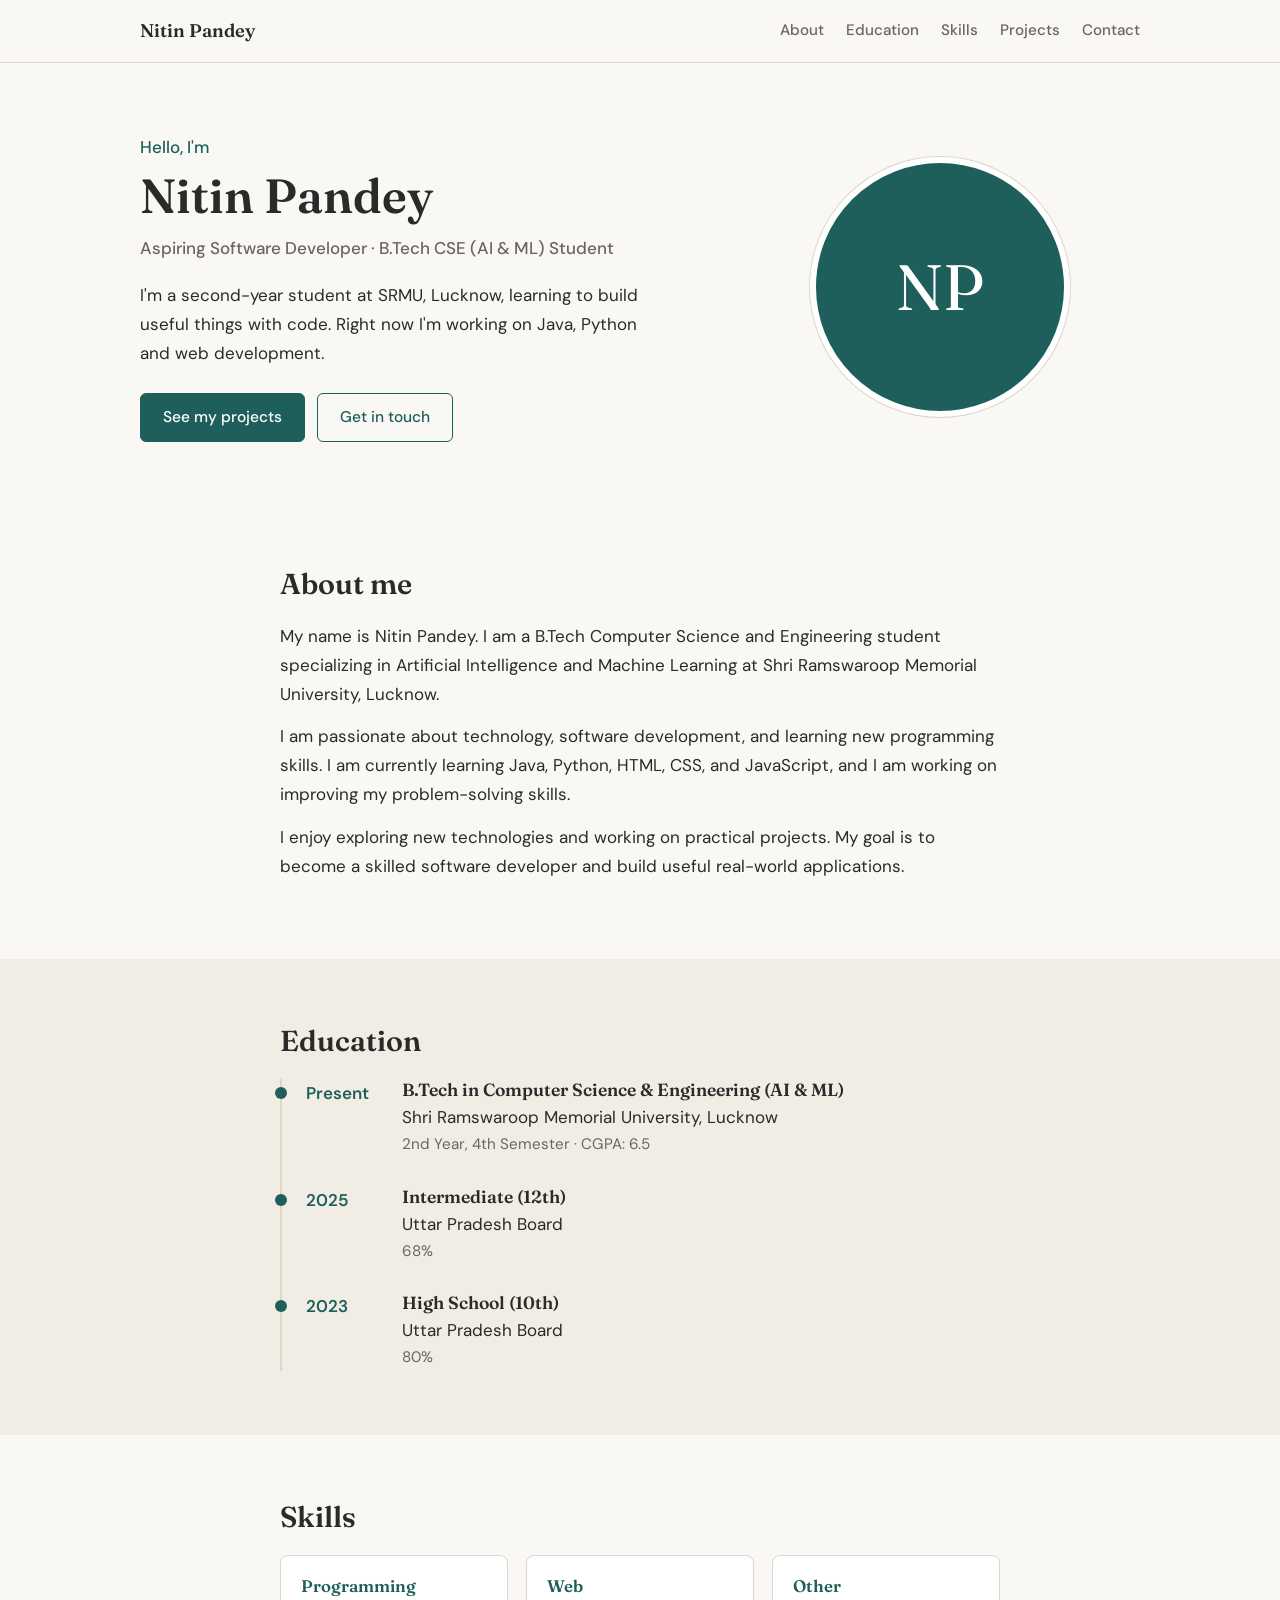
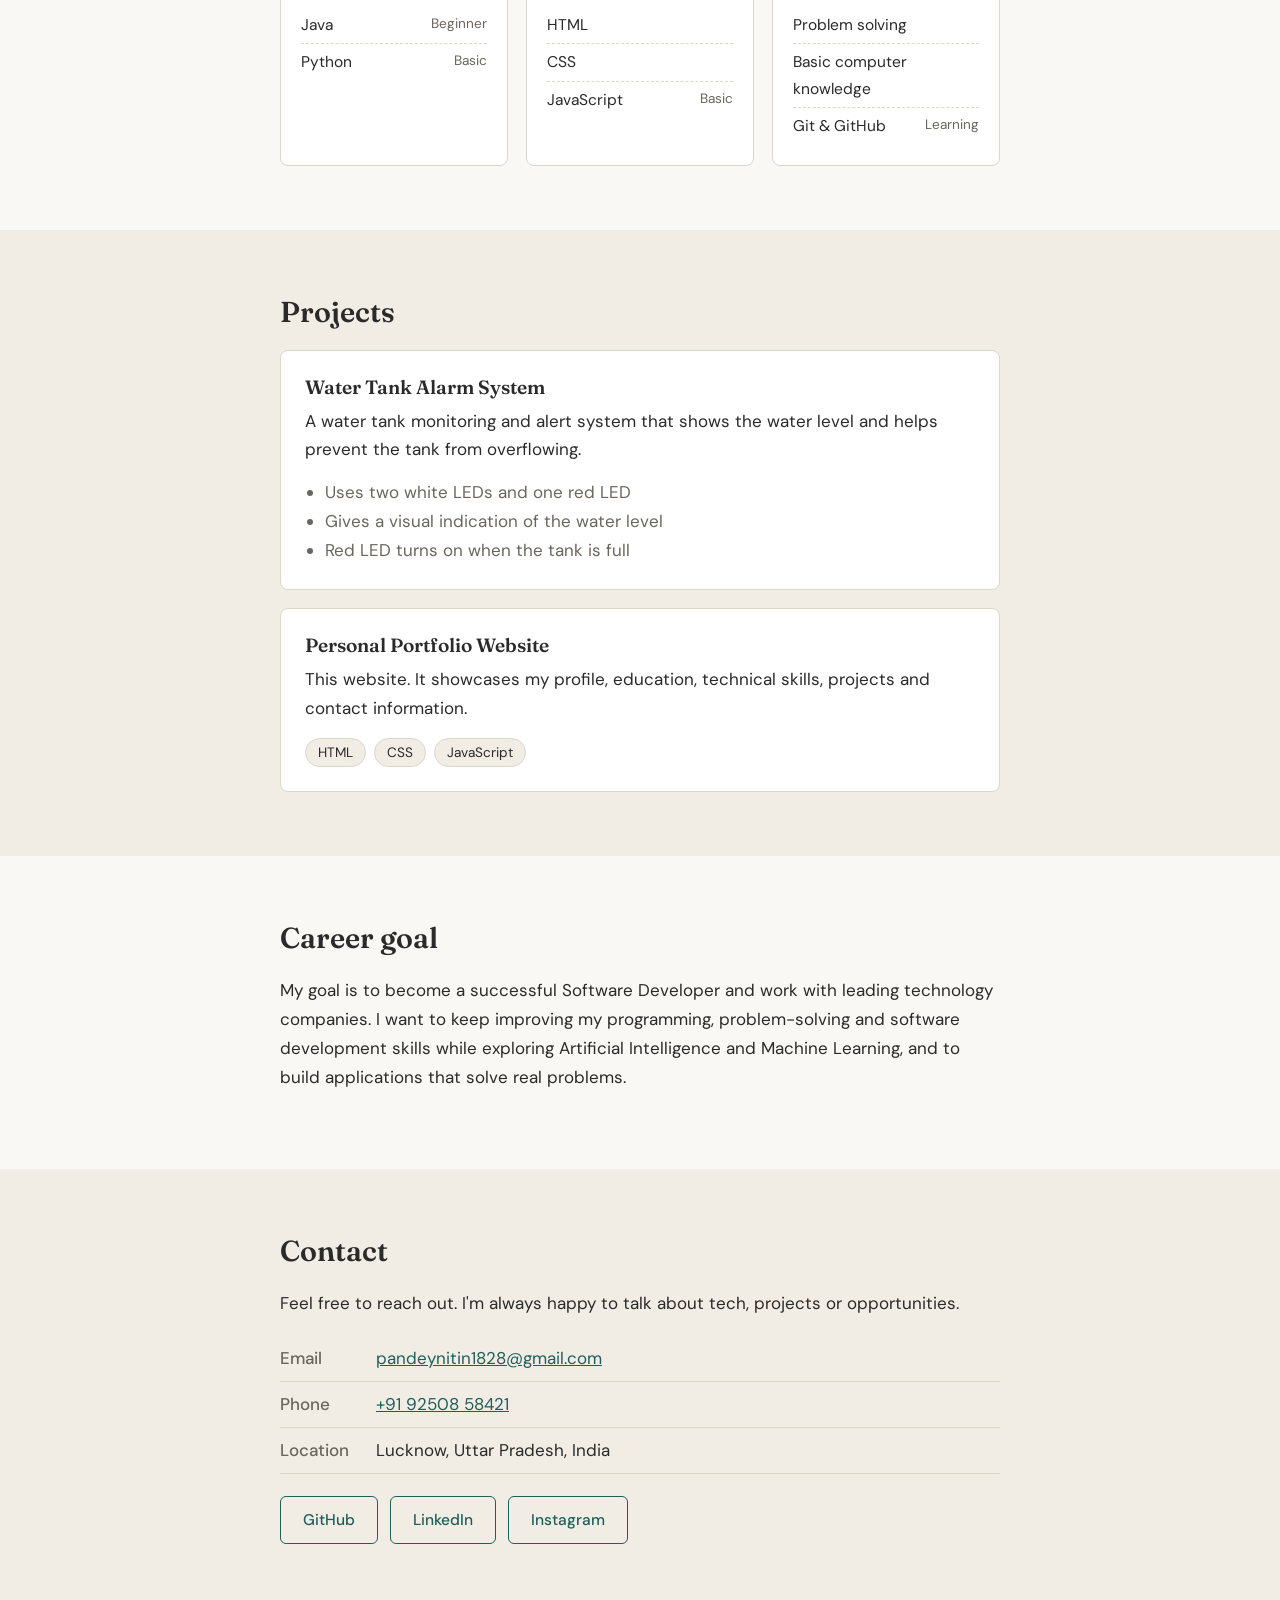
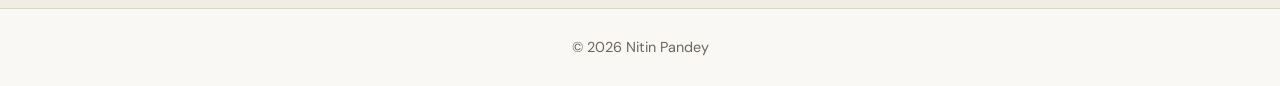
==== index.html @ 06f8debc "Add files via upload" ====
<!DOCTYPE html>
<html lang="en">
<head>
  <meta charset="UTF-8">
  <meta name="viewport" content="width=device-width, initial-scale=1.0">
  <title>Nitin Pandey | Aspiring Software Developer</title>
  <meta name="description" content="Portfolio of Nitin Pandey, B.Tech CSE (AI & ML) student at SRMU Lucknow.">
  <link rel="preconnect" href="https://fonts.googleapis.com">
  <link rel="preconnect" href="https://fonts.gstatic.com" crossorigin>
  <link href="https://fonts.googleapis.com/css2?family=DM+Sans:wght@400;500;600&family=Fraunces:wght@500;600&display=swap" rel="stylesheet">
  <link rel="stylesheet" href="style.css">
</head>
<body>

  <header class="site-header">
    <div class="container nav">
      <a href="#home" class="logo">Nitin Pandey</a>
      <button class="menu-btn" id="menuBtn" aria-label="Toggle menu">Menu</button>
      <nav id="navLinks">
        <a href="#about">About</a>
        <a href="#education">Education</a>
        <a href="#skills">Skills</a>
        <a href="#projects">Projects</a>
        <a href="#contact">Contact</a>
      </nav>
    </div>
  </header>

  <main>
    <!-- HERO -->
    <section id="home" class="hero">
      <div class="container hero-grid">
        <div class="hero-text">
          <p class="eyebrow">Hello, I'm</p>
          <h1>Nitin Pandey</h1>
          <p class="role">Aspiring Software Developer &middot; B.Tech CSE (AI &amp; ML) Student</p>
          <p class="lead">I'm a second-year student at SRMU, Lucknow, learning to build useful things with code. Right now I'm working on Java, Python and web development.</p>
          <div class="btn-row">
            <a href="#projects" class="btn btn-primary">See my projects</a>
            <a href="#contact" class="btn btn-ghost">Get in touch</a>
          </div>
        </div>
        <div class="photo-wrap">
          <img src="photo.jpg" alt="Nitin Pandey" id="profilePhoto" onerror="this.style.display='none'; document.getElementById('photoFallback').style.display='flex';">
          <div class="photo-fallback" id="photoFallback">NP</div>
        </div>
      </div>
    </section>

    <!-- ABOUT -->
    <section id="about" class="section">
      <div class="container narrow">
        <h2>About me</h2>
        <p>My name is Nitin Pandey. I am a B.Tech Computer Science and Engineering student specializing in Artificial Intelligence and Machine Learning at Shri Ramswaroop Memorial University, Lucknow.</p>
        <p>I am passionate about technology, software development, and learning new programming skills. I am currently learning Java, Python, HTML, CSS, and JavaScript, and I am working on improving my problem-solving skills.</p>
        <p>I enjoy exploring new technologies and working on practical projects. My goal is to become a skilled software developer and build useful real-world applications.</p>
      </div>
    </section>

    <!-- EDUCATION -->
    <section id="education" class="section alt">
      <div class="container narrow">
        <h2>Education</h2>
        <ul class="timeline">
          <li>
            <span class="year">Present</span>
            <div>
              <h3>B.Tech in Computer Science &amp; Engineering (AI &amp; ML)</h3>
              <p>Shri Ramswaroop Memorial University, Lucknow</p>
              <p class="muted">2nd Year, 4th Semester &middot; CGPA: 6.5</p>
            </div>
          </li>
          <li>
            <span class="year">2025</span>
            <div>
              <h3>Intermediate (12th)</h3>
              <p>Uttar Pradesh Board</p>
              <p class="muted">68%</p>
            </div>
          </li>
          <li>
            <span class="year">2023</span>
            <div>
              <h3>High School (10th)</h3>
              <p>Uttar Pradesh Board</p>
              <p class="muted">80%</p>
            </div>
          </li>
        </ul>
      </div>
    </section>

    <!-- SKILLS -->
    <section id="skills" class="section">
      <div class="container narrow">
        <h2>Skills</h2>
        <div class="skill-groups">
          <div class="skill-card">
            <h3>Programming</h3>
            <ul>
              <li>Java <span class="level">Beginner</span></li>
              <li>Python <span class="level">Basic</span></li>
            </ul>
          </div>
          <div class="skill-card">
            <h3>Web</h3>
            <ul>
              <li>HTML</li>
              <li>CSS</li>
              <li>JavaScript <span class="level">Basic</span></li>
            </ul>
          </div>
          <div class="skill-card">
            <h3>Other</h3>
            <ul>
              <li>Problem solving</li>
              <li>Basic computer knowledge</li>
              <li>Git &amp; GitHub <span class="level">Learning</span></li>
            </ul>
          </div>
        </div>
      </div>
    </section>

    <!-- PROJECTS -->
    <section id="projects" class="section alt">
      <div class="container narrow">
        <h2>Projects</h2>
        <div class="project-list">
          <article class="project">
            <h3>Water Tank Alarm System</h3>
            <p>A water tank monitoring and alert system that shows the water level and helps prevent the tank from overflowing.</p>
            <ul class="points">
              <li>Uses two white LEDs and one red LED</li>
              <li>Gives a visual indication of the water level</li>
              <li>Red LED turns on when the tank is full</li>
            </ul>
          </article>
          <article class="project">
            <h3>Personal Portfolio Website</h3>
            <p>This website. It showcases my profile, education, technical skills, projects and contact information.</p>
            <p class="tags"><span>HTML</span><span>CSS</span><span>JavaScript</span></p>
          </article>
        </div>
      </div>
    </section>

    <!-- GOAL -->
    <section class="section">
      <div class="container narrow">
        <h2>Career goal</h2>
        <p>My goal is to become a successful Software Developer and work with leading technology companies. I want to keep improving my programming, problem-solving and software development skills while exploring Artificial Intelligence and Machine Learning, and to build applications that solve real problems.</p>
      </div>
    </section>

    <!-- CONTACT -->
    <section id="contact" class="section alt">
      <div class="container narrow">
        <h2>Contact</h2>
        <p>Feel free to reach out. I'm always happy to talk about tech, projects or opportunities.</p>
        <ul class="contact-list">
          <li><span>Email</span><a href="mailto:pandeynitin1828@gmail.com">pandeynitin1828@gmail.com</a></li>
          <li><span>Phone</span><a href="tel:+919250858421">+91 92508 58421</a></li>
          <li><span>Location</span>Lucknow, Uttar Pradesh, India</li>
        </ul>
        <div class="btn-row">
          <a class="btn btn-ghost" href="https://github.com/MrNitinPandeyG" target="_blank" rel="noopener">GitHub</a>
          <a class="btn btn-ghost" href="https://www.linkedin.com/in/nitin-pandey-a7704b370" target="_blank" rel="noopener">LinkedIn</a>
          <a class="btn btn-ghost" href="https://www.instagram.com/_nitinpandey" target="_blank" rel="noopener">Instagram</a>
        </div>
      </div>
    </section>
  </main>

  <footer class="footer">
    <div class="container">
      <p>&copy; <span id="year">2026</span> Nitin Pandey</p>
    </div>
  </footer>

  <script src="script.js"></script>
</body>
</html>
---- style.css ----
:root {
  --bg: #faf8f4;
  --bg-alt: #f1ede5;
  --text: #2a2a2a;
  --muted: #6b665d;
  --accent: #1f5f5b;
  --accent-dark: #174744;
  --line: #ddd7ca;
  --card: #ffffff;
}

* { box-sizing: border-box; margin: 0; padding: 0; }

html { scroll-behavior: smooth; scroll-padding-top: 70px; }

body {
  font-family: "DM Sans", system-ui, -apple-system, "Segoe UI", sans-serif;
  background: var(--bg);
  color: var(--text);
  line-height: 1.7;
  font-size: 17px;
}

h1, h2, h3 { font-family: "Fraunces", Georgia, serif; font-weight: 600; line-height: 1.25; }

a { color: var(--accent); }

.container { width: 100%; max-width: 1040px; margin: 0 auto; padding: 0 20px; }
.narrow { max-width: 760px; }

/* Header */
.site-header {
  position: sticky; top: 0; z-index: 10;
  background: rgba(250, 248, 244, 0.95);
  border-bottom: 1px solid var(--line);
  backdrop-filter: blur(6px);
}
.nav { display: flex; align-items: center; justify-content: space-between; height: 62px; }
.logo { font-family: "Fraunces", Georgia, serif; font-weight: 600; font-size: 1.15rem; color: var(--text); text-decoration: none; }
nav { display: flex; gap: 22px; }
nav a { text-decoration: none; color: var(--muted); font-size: 0.95rem; font-weight: 500; }
nav a:hover { color: var(--accent); }
.menu-btn { display: none; background: none; border: 1px solid var(--line); padding: 6px 14px; border-radius: 6px; font: inherit; font-size: 0.9rem; color: var(--text); cursor: pointer; }

/* Hero */
.hero { padding: 70px 0 60px; }
.hero-grid { display: grid; grid-template-columns: 1.4fr 1fr; gap: 40px; align-items: center; }
.eyebrow { color: var(--accent); font-weight: 500; margin-bottom: 4px; }
.hero h1 { font-size: 3rem; margin-bottom: 8px; }
.role { color: var(--muted); font-weight: 500; margin-bottom: 18px; }
.lead { max-width: 520px; margin-bottom: 26px; }

.photo-wrap { display: flex; justify-content: center; }
.photo-wrap img, .photo-fallback {
  width: 260px; height: 260px; border-radius: 50%;
  object-fit: cover; border: 6px solid var(--card);
  box-shadow: 0 0 0 1px var(--line);
}
.photo-fallback {
  display: none; align-items: center; justify-content: center;
  background: var(--accent); color: #fff;
  font-family: "Fraunces", Georgia, serif; font-size: 4rem;
}

/* Buttons */
.btn-row { display: flex; flex-wrap: wrap; gap: 12px; margin-top: 8px; }
.btn {
  display: inline-block; padding: 10px 22px; border-radius: 6px;
  text-decoration: none; font-weight: 500; font-size: 0.97rem;
  border: 1px solid var(--accent); transition: background 0.2s, color 0.2s;
}
.btn-primary { background: var(--accent); color: #fff; }
.btn-primary:hover { background: var(--accent-dark); }
.btn-ghost { color: var(--accent); background: transparent; }
.btn-ghost:hover { background: var(--accent); color: #fff; }

/* Sections */
.section { padding: 64px 0; }
.section.alt { background: var(--bg-alt); }
.section h2 { font-size: 1.8rem; margin-bottom: 20px; }
.section p { margin-bottom: 14px; }
.muted { color: var(--muted); font-size: 0.95rem; }

/* Timeline */
.timeline { list-style: none; border-left: 2px solid var(--line); padding-left: 24px; }
.timeline li { position: relative; display: grid; grid-template-columns: 80px 1fr; gap: 16px; margin-bottom: 28px; }
.timeline li::before {
  content: ""; position: absolute; left: -31px; top: 8px;
  width: 12px; height: 12px; border-radius: 50%; background: var(--accent);
}
.timeline li:last-child { margin-bottom: 0; }
.year { font-weight: 600; color: var(--accent); }
.timeline h3 { font-size: 1.1rem; margin-bottom: 2px; }
.timeline p { margin-bottom: 0; }

/* Skills */
.skill-groups { display: grid; grid-template-columns: repeat(3, 1fr); gap: 18px; }
.skill-card { background: var(--card); border: 1px solid var(--line); border-radius: 8px; padding: 20px; }
.skill-card h3 { font-size: 1.05rem; margin-bottom: 10px; color: var(--accent); }
.skill-card ul { list-style: none; }
.skill-card li { padding: 5px 0; border-bottom: 1px dashed var(--line); font-size: 0.97rem; }
.skill-card li:last-child { border-bottom: none; }
.level { float: right; color: var(--muted); font-size: 0.85rem; }

/* Projects */
.project-list { display: grid; gap: 18px; }
.project { background: var(--card); border: 1px solid var(--line); border-radius: 8px; padding: 24px; }
.project h3 { font-size: 1.2rem; margin-bottom: 8px; }
.points { margin: 4px 0 0 20px; color: var(--muted); }
.tags { margin: 6px 0 0 !important; }
.tags span {
  display: inline-block; background: var(--bg-alt); border: 1px solid var(--line);
  padding: 2px 12px; border-radius: 20px; font-size: 0.85rem; margin-right: 8px;
}

/* Contact */
.contact-list { list-style: none; margin: 18px 0 22px; }
.contact-list li { display: flex; gap: 16px; padding: 8px 0; border-bottom: 1px solid var(--line); }
.contact-list span { width: 80px; color: var(--muted); font-weight: 500; flex-shrink: 0; }

/* Footer */
.footer { text-align: center; padding: 26px 0; color: var(--muted); font-size: 0.9rem; border-top: 1px solid var(--line); }

/* Mobile */
@media (max-width: 760px) {
  body { font-size: 16px; }
  .menu-btn { display: block; }
  nav {
    display: none; position: absolute; top: 62px; left: 0; right: 0;
    flex-direction: column; gap: 0; background: var(--bg);
    border-bottom: 1px solid var(--line);
  }
  nav.open { display: flex; }
  nav a { padding: 14px 20px; border-top: 1px solid var(--line); }

  .hero { padding: 40px 0; }
  .hero-grid { grid-template-columns: 1fr; text-align: center; }
  .photo-wrap { order: -1; }
  .photo-wrap img, .photo-fallback { width: 190px; height: 190px; }
  .hero h1 { font-size: 2.3rem; }
  .lead { margin-left: auto; margin-right: auto; }
  .btn-row { justify-content: center; }
  .section .btn-row { justify-content: flex-start; }

  .skill-groups { grid-template-columns: 1fr; }
  .timeline li { grid-template-columns: 1fr; gap: 2px; }
  .section { padding: 48px 0; }
}
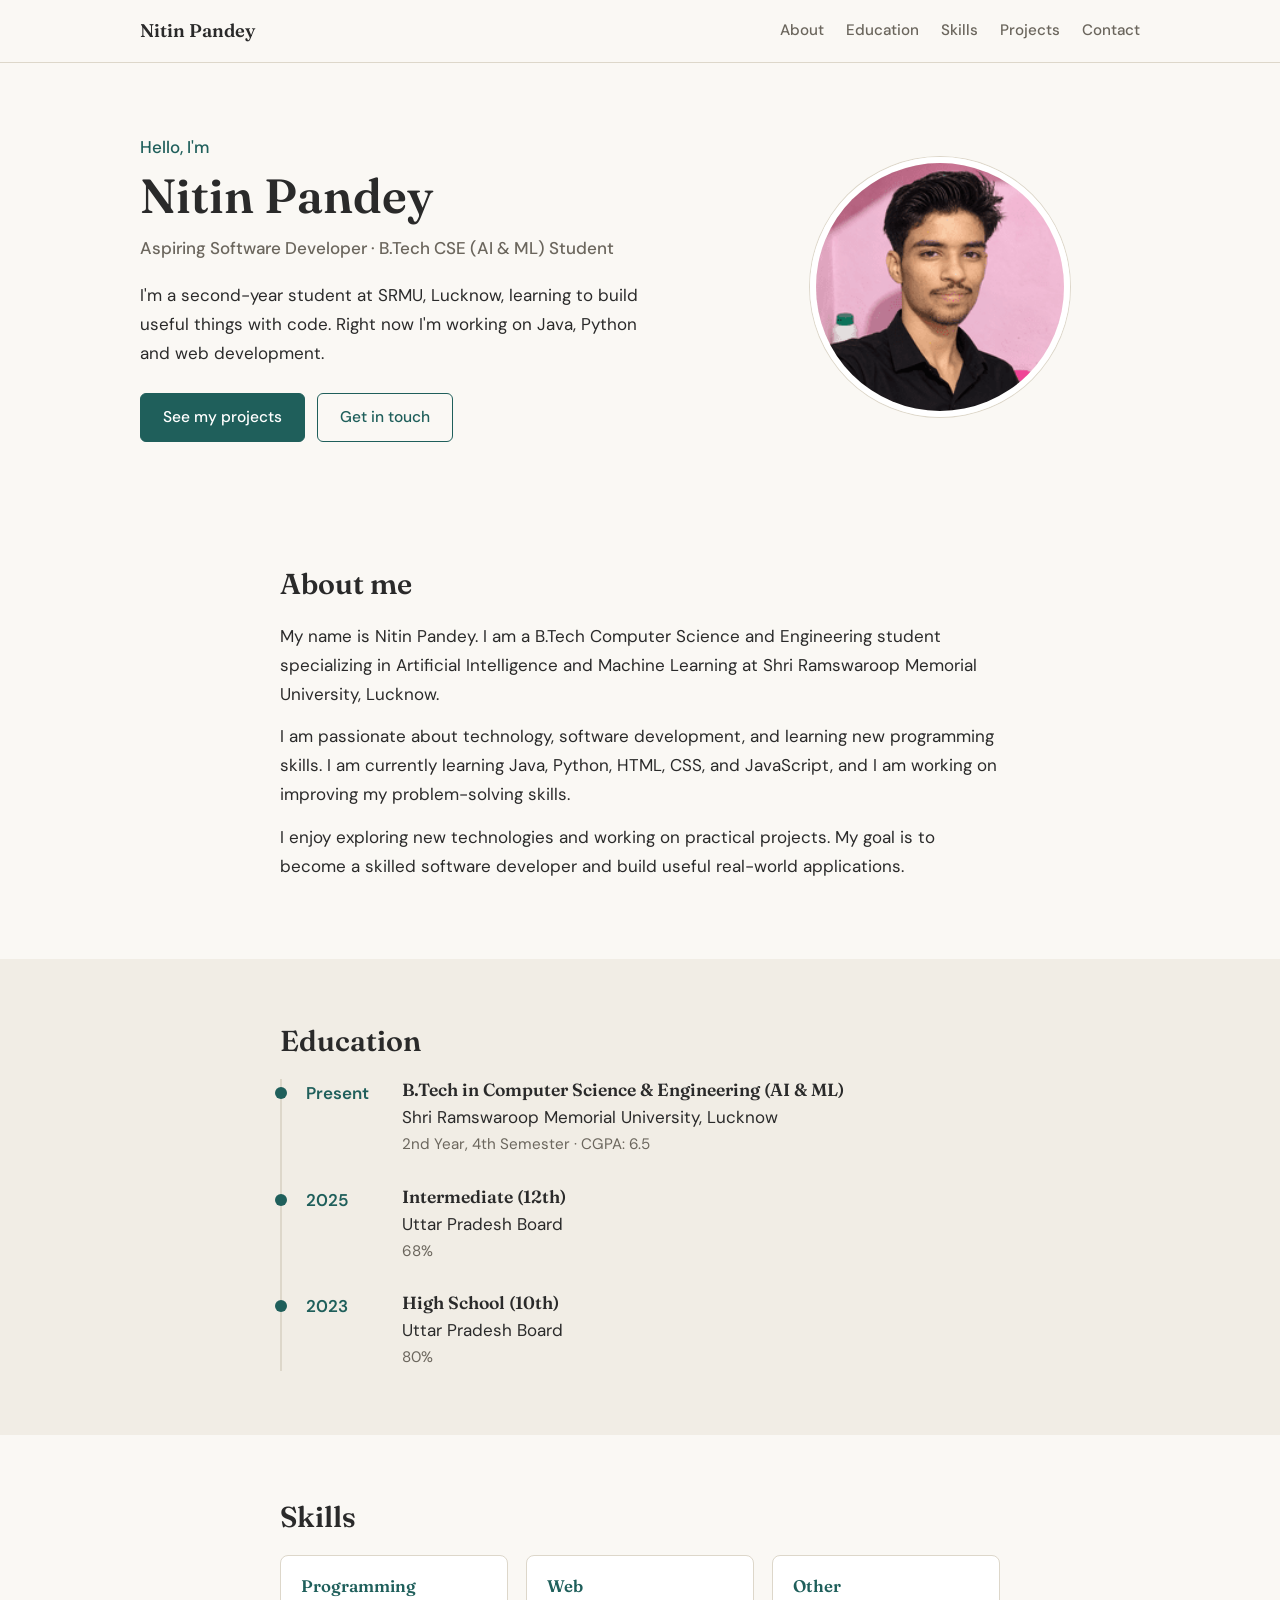
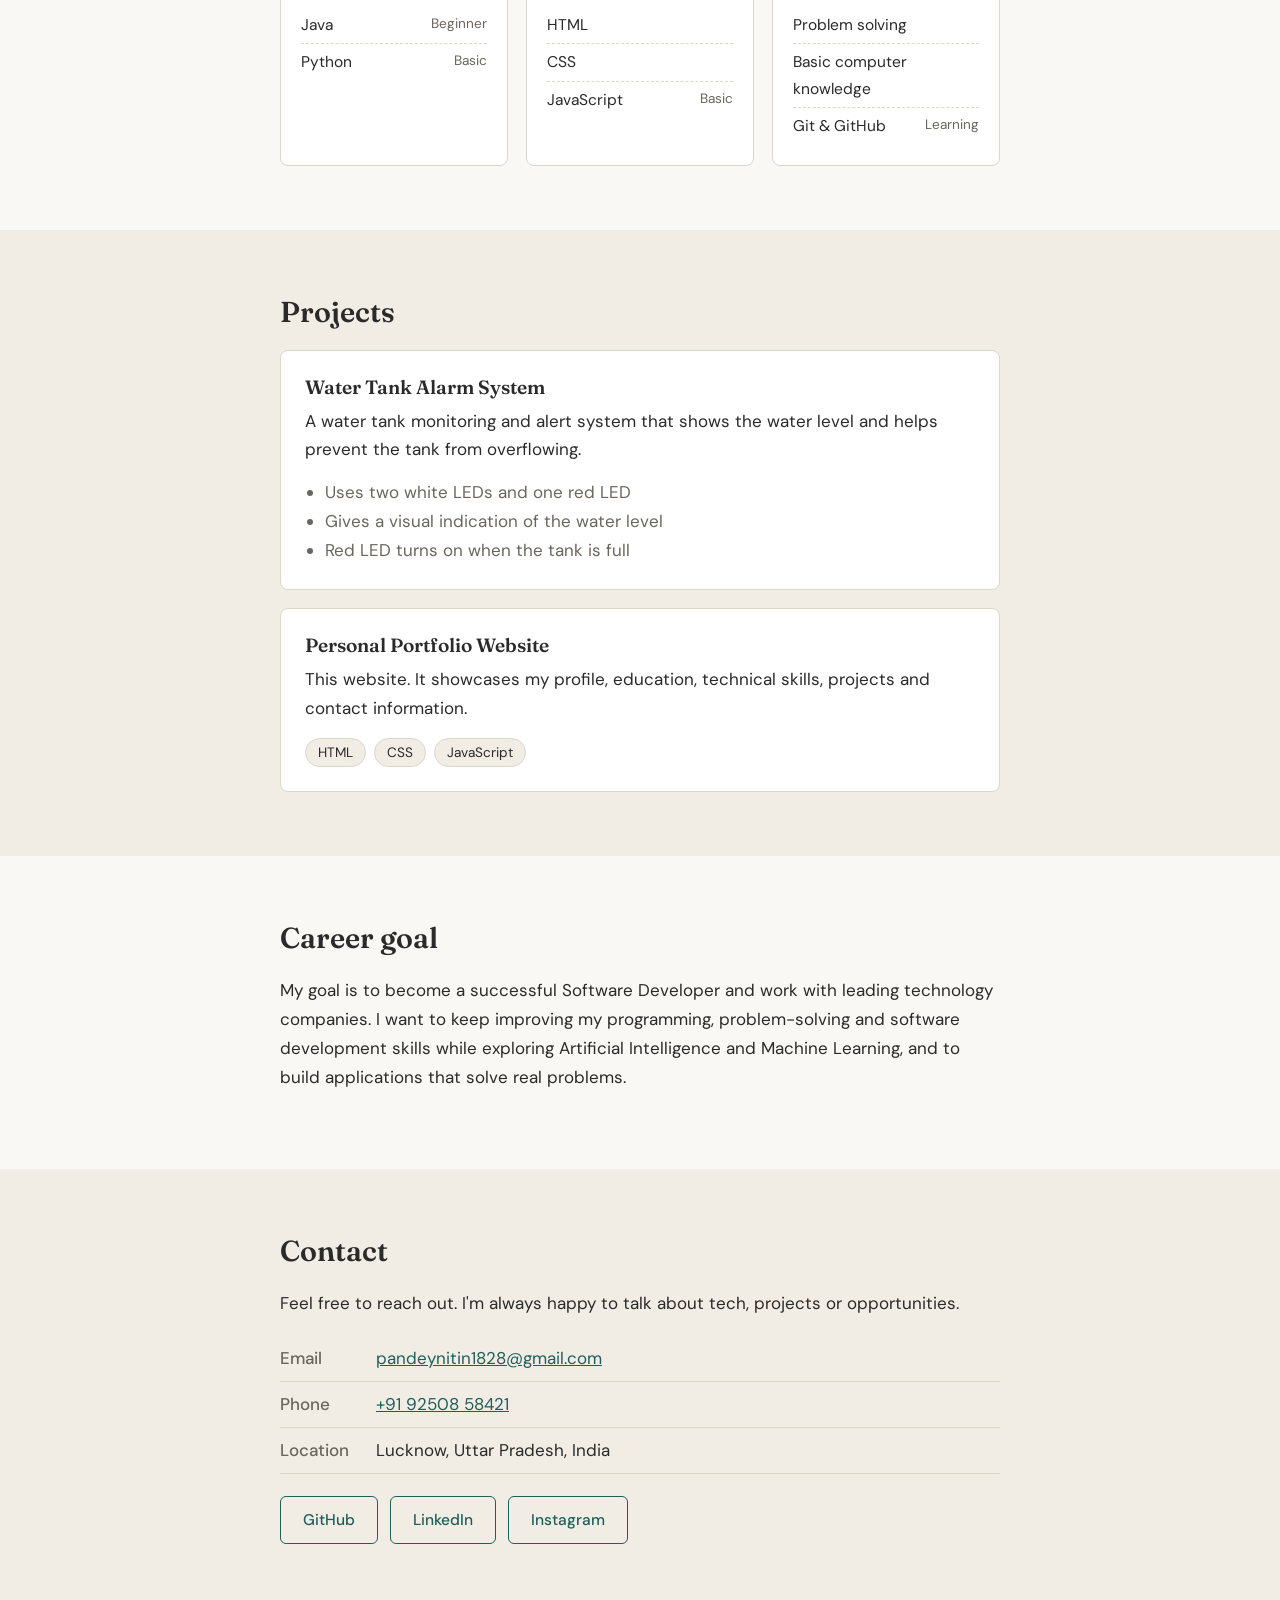
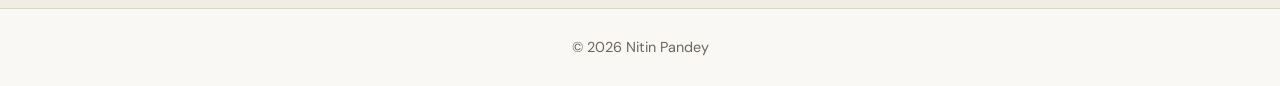
==== commit f8d08649: "Update index.html" ====
--- a/index.html
+++ b/index.html
@@ -41,7 +41,7 @@
           </div>
         </div>
         <div class="photo-wrap">
-          <img src="photo.jpg" alt="Nitin Pandey" id="profilePhoto" onerror="this.style.display='none'; document.getElementById('photoFallback').style.display='flex';">
+          <img src="1000092514_optimized_90.png" alt="Nitin Pandey" id="profilePhoto" onerror="this.style.display='none'; document.getElementById('photoFallback').style.display='flex';">
           <div class="photo-fallback" id="photoFallback">NP</div>
         </div>
       </div>
